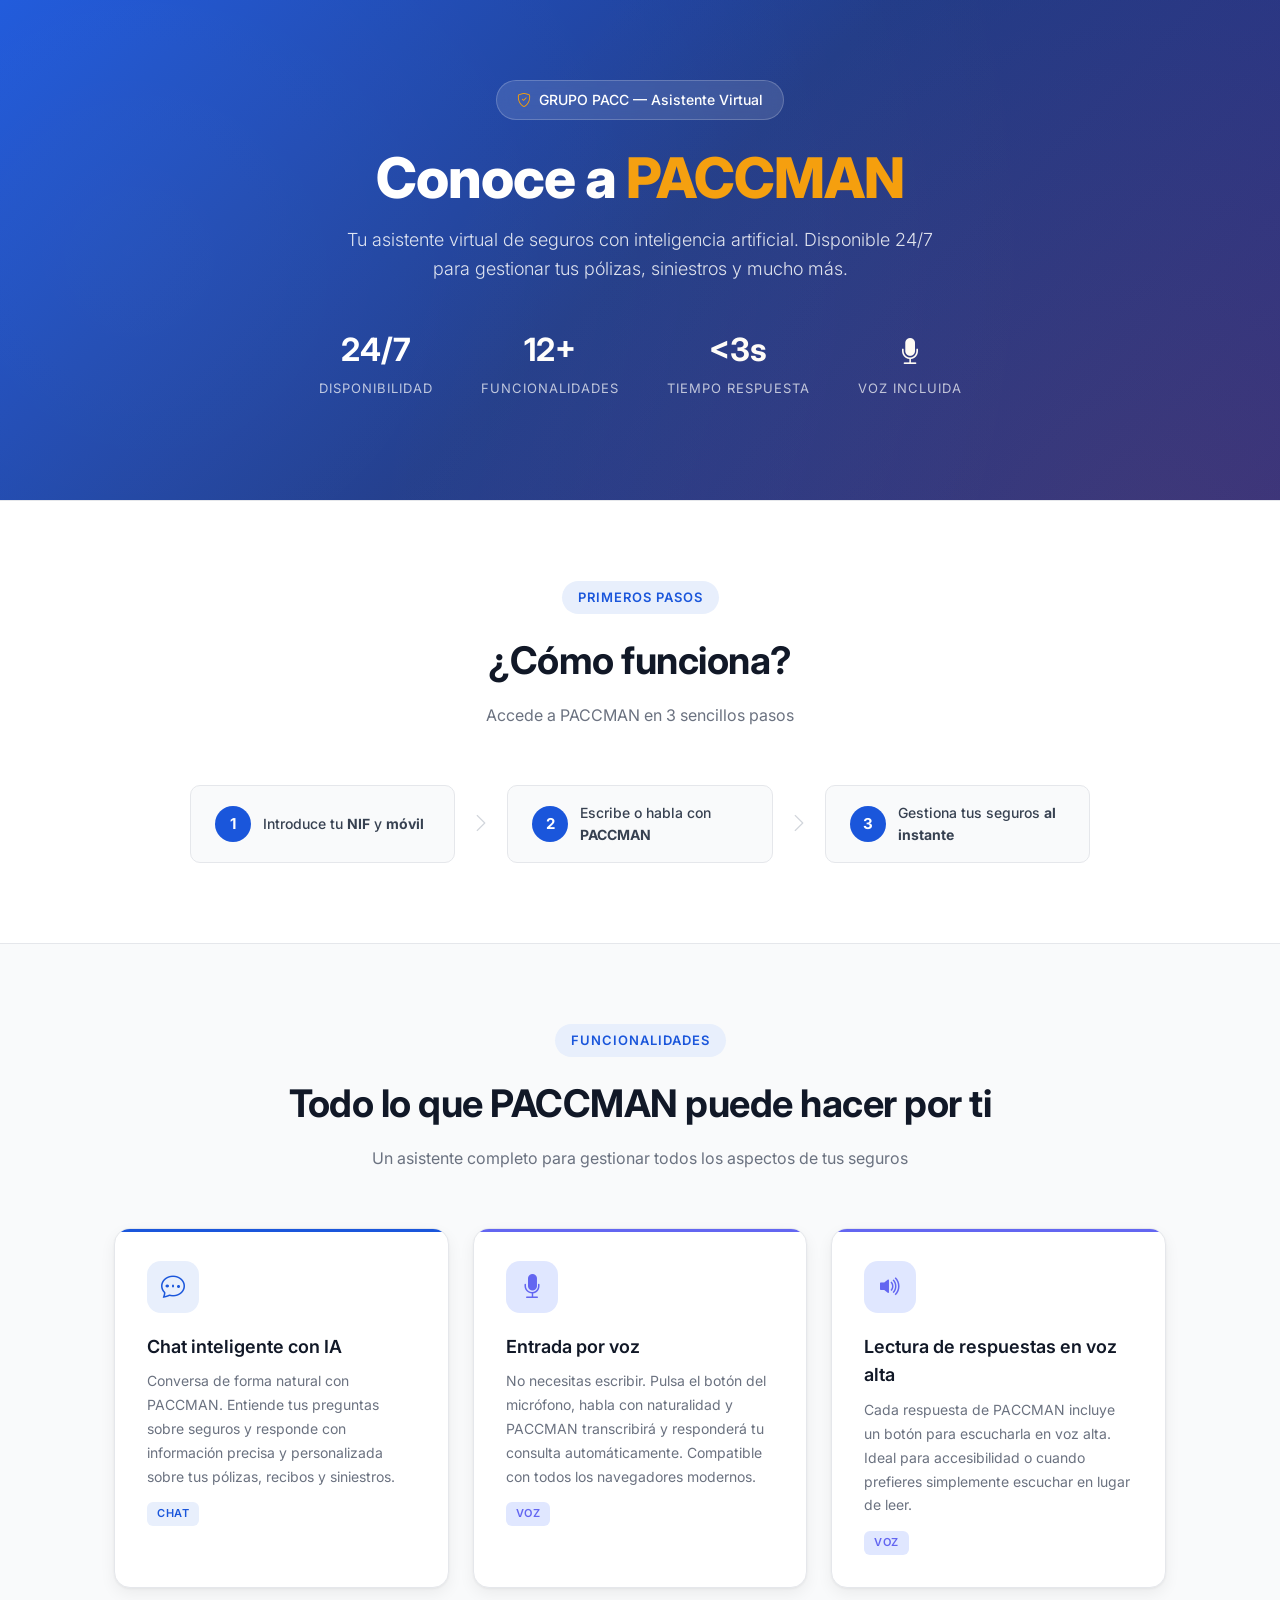
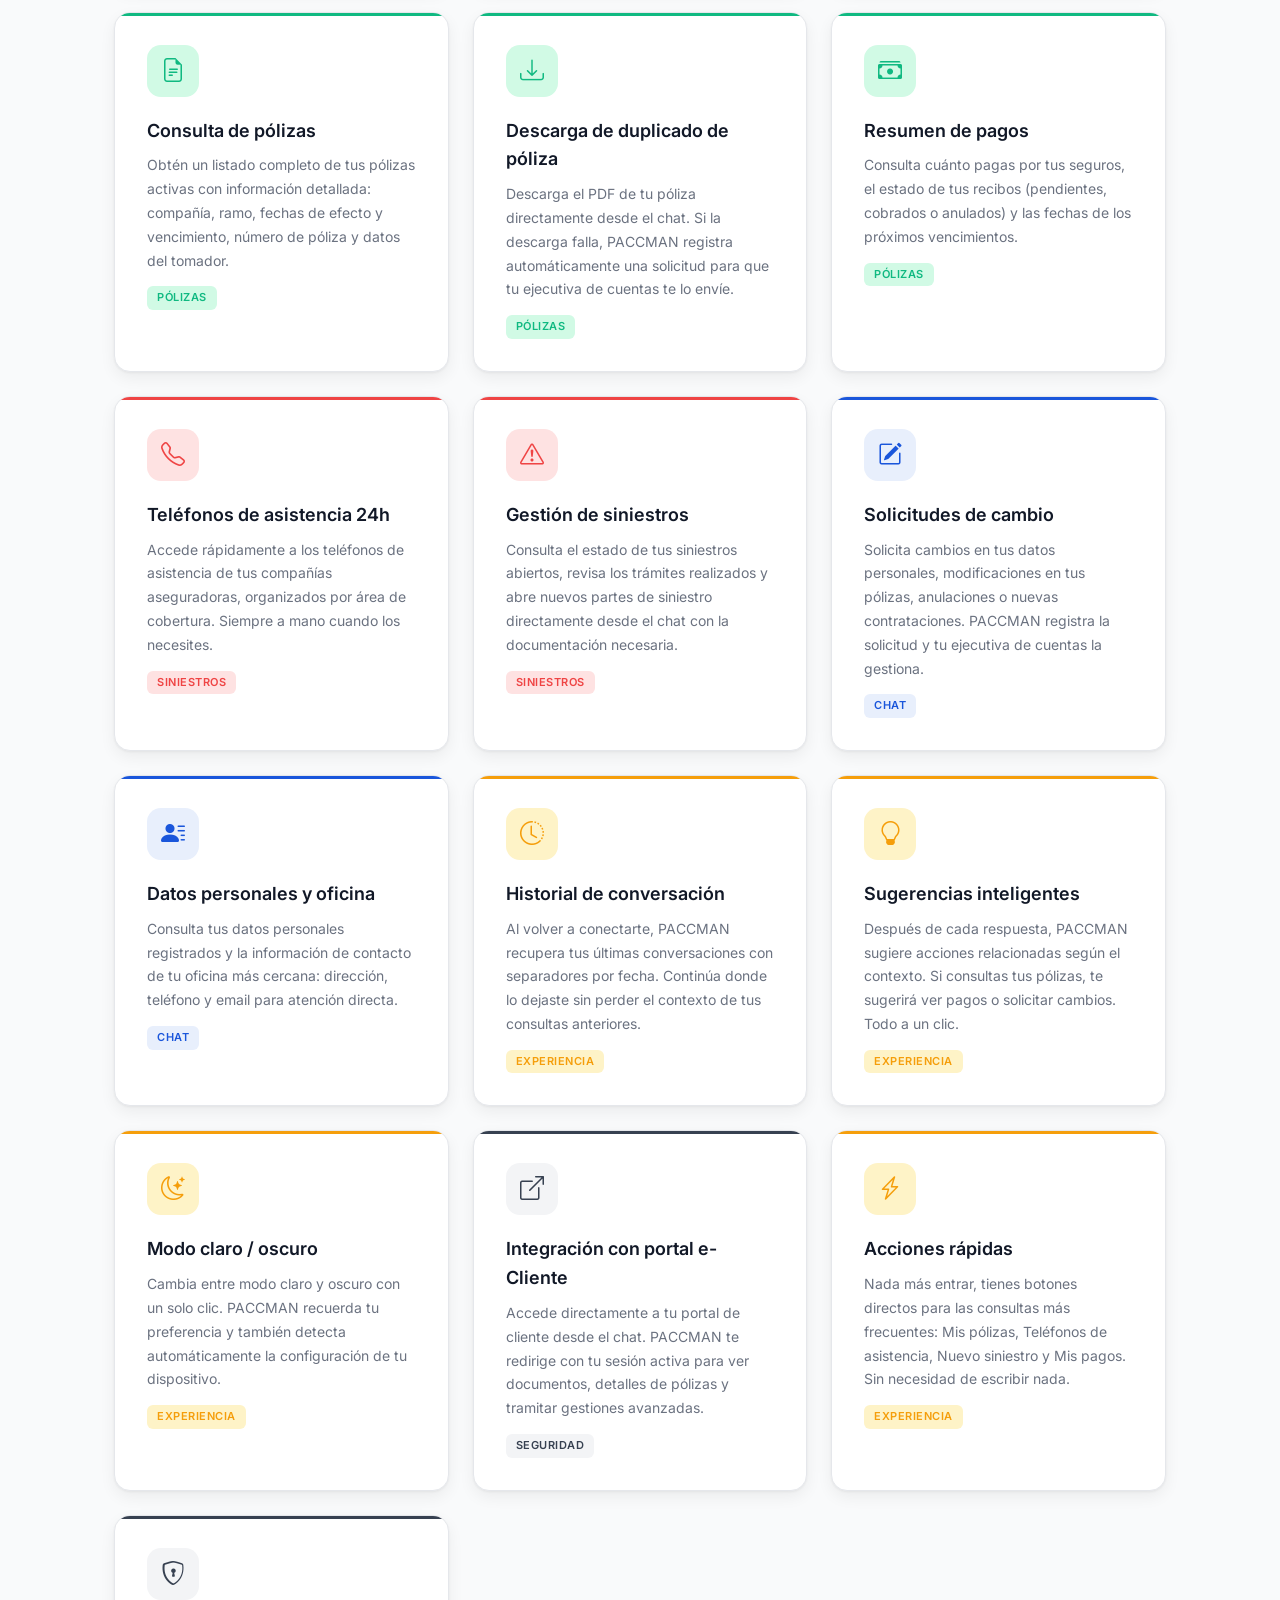
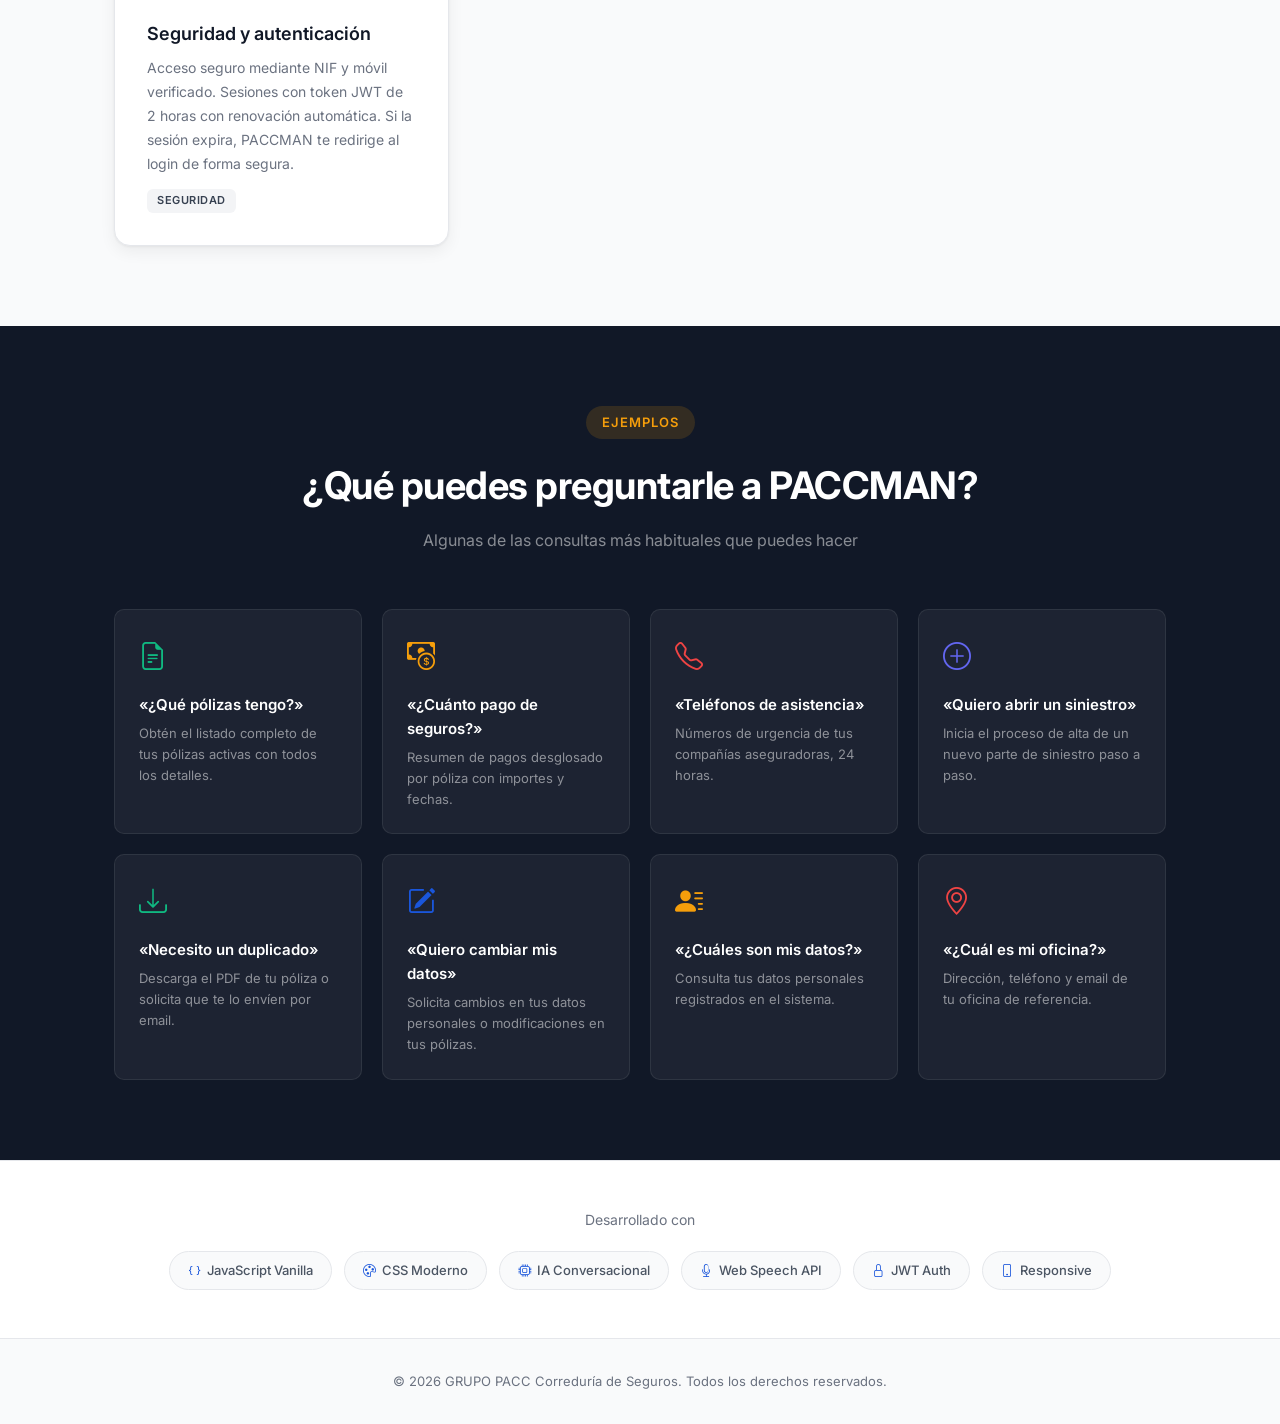
==== presentacion/index.html @ 450d2d6e "Actualizar proyecto v2" ====
<!DOCTYPE html>
<html lang="es">
<head>
    <meta charset="UTF-8">
    <meta name="viewport" content="width=device-width, initial-scale=1.0">
    <title>PACCMAN - Funcionalidades del Asistente Virtual | GRUPO PACC</title>
    <link rel="preconnect" href="https://fonts.googleapis.com">
    <link rel="preconnect" href="https://fonts.gstatic.com" crossorigin>
    <link href="https://fonts.googleapis.com/css2?family=Inter:wght@300;400;500;600;700;800&display=swap" rel="stylesheet">
    <link href="https://cdn.jsdelivr.net/npm/bootstrap-icons@1.11.3/font/bootstrap-icons.css" rel="stylesheet">
    <style>
        :root {
            --primary: #1a56db;
            --primary-light: #e8effc;
            --primary-dark: #1040a8;
            --accent: #f59e0b;
            --accent-light: #fef3c7;
            --success: #10b981;
            --success-light: #d1fae5;
            --danger: #ef4444;
            --danger-light: #fee2e2;
            --info: #6366f1;
            --info-light: #e0e7ff;
            --gray-50: #f9fafb;
            --gray-100: #f3f4f6;
            --gray-200: #e5e7eb;
            --gray-300: #d1d5db;
            --gray-500: #6b7280;
            --gray-600: #4b5563;
            --gray-700: #374151;
            --gray-800: #1f2937;
            --gray-900: #111827;
            --radius: 16px;
            --radius-sm: 10px;
            --shadow: 0 1px 3px rgba(0,0,0,0.06), 0 6px 16px rgba(0,0,0,0.06);
            --shadow-lg: 0 4px 12px rgba(0,0,0,0.08), 0 16px 40px rgba(0,0,0,0.08);
        }

        * { margin: 0; padding: 0; box-sizing: border-box; }

        body {
            font-family: 'Inter', -apple-system, BlinkMacSystemFont, sans-serif;
            background: var(--gray-50);
            color: var(--gray-800);
            line-height: 1.6;
            overflow-x: hidden;
        }

        /* ===== HERO ===== */
        .hero {
            background: linear-gradient(135deg, #1a56db 0%, #1e3a8a 50%, #312e81 100%);
            color: white;
            padding: 80px 24px 100px;
            text-align: center;
            position: relative;
            overflow: hidden;
        }
        .hero::before {
            content: '';
            position: absolute;
            top: -50%;
            left: -50%;
            width: 200%;
            height: 200%;
            background: radial-gradient(circle at 30% 50%, rgba(255,255,255,0.05) 0%, transparent 50%),
                        radial-gradient(circle at 70% 80%, rgba(245,158,11,0.08) 0%, transparent 40%);
            pointer-events: none;
        }
        .hero-badge {
            display: inline-flex;
            align-items: center;
            gap: 8px;
            background: rgba(255,255,255,0.12);
            border: 1px solid rgba(255,255,255,0.2);
            border-radius: 100px;
            padding: 8px 20px;
            font-size: 14px;
            font-weight: 500;
            margin-bottom: 28px;
            backdrop-filter: blur(8px);
        }
        .hero-badge i { color: var(--accent); }
        .hero h1 {
            font-size: clamp(36px, 5vw, 56px);
            font-weight: 800;
            letter-spacing: -1px;
            margin-bottom: 16px;
            line-height: 1.1;
        }
        .hero h1 span { color: var(--accent); }
        .hero p {
            font-size: 18px;
            opacity: 0.85;
            max-width: 600px;
            margin: 0 auto 40px;
            font-weight: 300;
        }
        .hero-stats {
            display: flex;
            justify-content: center;
            gap: 48px;
            flex-wrap: wrap;
        }
        .hero-stat {
            text-align: center;
        }
        .hero-stat-value {
            font-size: 32px;
            font-weight: 700;
            display: block;
        }
        .hero-stat-label {
            font-size: 13px;
            opacity: 0.7;
            text-transform: uppercase;
            letter-spacing: 1px;
        }

        /* ===== CONTAINER ===== */
        .container {
            max-width: 1100px;
            margin: 0 auto;
            padding: 0 24px;
        }

        /* ===== SECTION ===== */
        .section {
            padding: 80px 0;
        }
        .section-header {
            text-align: center;
            margin-bottom: 56px;
        }
        .section-tag {
            display: inline-block;
            background: var(--primary-light);
            color: var(--primary);
            font-size: 13px;
            font-weight: 600;
            padding: 6px 16px;
            border-radius: 100px;
            text-transform: uppercase;
            letter-spacing: 1px;
            margin-bottom: 16px;
        }
        .section-title {
            font-size: clamp(28px, 3.5vw, 38px);
            font-weight: 700;
            color: var(--gray-900);
            margin-bottom: 12px;
            letter-spacing: -0.5px;
        }
        .section-subtitle {
            font-size: 16px;
            color: var(--gray-500);
            max-width: 560px;
            margin: 0 auto;
        }

        /* ===== FEATURE GRID ===== */
        .features-grid {
            display: grid;
            grid-template-columns: repeat(auto-fit, minmax(320px, 1fr));
            gap: 24px;
        }
        .feature-card {
            background: white;
            border-radius: var(--radius);
            padding: 32px;
            box-shadow: var(--shadow);
            border: 1px solid var(--gray-200);
            transition: transform 0.2s ease, box-shadow 0.2s ease;
            position: relative;
            overflow: hidden;
        }
        .feature-card:hover {
            transform: translateY(-4px);
            box-shadow: var(--shadow-lg);
        }
        .feature-card::before {
            content: '';
            position: absolute;
            top: 0;
            left: 0;
            right: 0;
            height: 3px;
        }
        .feature-card.cat-chat::before { background: var(--primary); }
        .feature-card.cat-voice::before { background: var(--info); }
        .feature-card.cat-policy::before { background: var(--success); }
        .feature-card.cat-claims::before { background: var(--danger); }
        .feature-card.cat-ux::before { background: var(--accent); }
        .feature-card.cat-security::before { background: var(--gray-700); }

        .feature-icon {
            width: 52px;
            height: 52px;
            border-radius: 14px;
            display: flex;
            align-items: center;
            justify-content: center;
            font-size: 24px;
            margin-bottom: 20px;
        }
        .cat-chat .feature-icon { background: var(--primary-light); color: var(--primary); }
        .cat-voice .feature-icon { background: var(--info-light); color: var(--info); }
        .cat-policy .feature-icon { background: var(--success-light); color: var(--success); }
        .cat-claims .feature-icon { background: var(--danger-light); color: var(--danger); }
        .cat-ux .feature-icon { background: var(--accent-light); color: var(--accent); }
        .cat-security .feature-icon { background: var(--gray-100); color: var(--gray-700); }

        .feature-card h3 {
            font-size: 18px;
            font-weight: 600;
            color: var(--gray-900);
            margin-bottom: 8px;
        }
        .feature-card p {
            font-size: 14px;
            color: var(--gray-500);
            line-height: 1.7;
        }
        .feature-tag {
            display: inline-block;
            font-size: 11px;
            font-weight: 600;
            text-transform: uppercase;
            letter-spacing: 0.5px;
            padding: 3px 10px;
            border-radius: 6px;
            margin-top: 14px;
        }
        .cat-chat .feature-tag { background: var(--primary-light); color: var(--primary); }
        .cat-voice .feature-tag { background: var(--info-light); color: var(--info); }
        .cat-policy .feature-tag { background: var(--success-light); color: var(--success); }
        .cat-claims .feature-tag { background: var(--danger-light); color: var(--danger); }
        .cat-ux .feature-tag { background: var(--accent-light); color: var(--accent); }
        .cat-security .feature-tag { background: var(--gray-100); color: var(--gray-700); }

        /* ===== FLOW SECTION ===== */
        .flow-section {
            background: white;
            border-top: 1px solid var(--gray-200);
            border-bottom: 1px solid var(--gray-200);
        }
        .flow-steps {
            display: flex;
            justify-content: center;
            gap: 16px;
            flex-wrap: wrap;
            max-width: 900px;
            margin: 0 auto;
        }
        .flow-step {
            display: flex;
            align-items: center;
            gap: 12px;
            background: var(--gray-50);
            border: 1px solid var(--gray-200);
            border-radius: var(--radius-sm);
            padding: 16px 24px;
            flex: 1;
            min-width: 200px;
        }
        .flow-step-number {
            width: 36px;
            height: 36px;
            border-radius: 50%;
            background: var(--primary);
            color: white;
            display: flex;
            align-items: center;
            justify-content: center;
            font-weight: 700;
            font-size: 15px;
            flex-shrink: 0;
        }
        .flow-step-text {
            font-size: 14px;
            font-weight: 500;
            color: var(--gray-700);
        }
        .flow-arrow {
            display: flex;
            align-items: center;
            color: var(--gray-300);
            font-size: 20px;
        }

        /* ===== CAPABILITIES TABLE ===== */
        .capabilities-section {
            background: var(--gray-900);
            color: white;
        }
        .capabilities-section .section-tag {
            background: rgba(245,158,11,0.15);
            color: var(--accent);
        }
        .capabilities-section .section-title { color: white; }
        .capabilities-section .section-subtitle { color: rgba(255,255,255,0.5); }

        .cap-grid {
            display: grid;
            grid-template-columns: repeat(auto-fit, minmax(240px, 1fr));
            gap: 20px;
        }
        .cap-item {
            background: rgba(255,255,255,0.05);
            border: 1px solid rgba(255,255,255,0.08);
            border-radius: var(--radius-sm);
            padding: 24px;
            transition: background 0.2s;
        }
        .cap-item:hover {
            background: rgba(255,255,255,0.08);
        }
        .cap-item i {
            font-size: 28px;
            margin-bottom: 14px;
            display: block;
        }
        .cap-item h4 {
            font-size: 15px;
            font-weight: 600;
            margin-bottom: 6px;
        }
        .cap-item p {
            font-size: 13px;
            color: rgba(255,255,255,0.5);
            line-height: 1.6;
        }

        /* ===== TECH FOOTER ===== */
        .tech-section {
            text-align: center;
            padding: 48px 24px;
            background: white;
            border-top: 1px solid var(--gray-200);
        }
        .tech-pills {
            display: flex;
            justify-content: center;
            gap: 12px;
            flex-wrap: wrap;
            margin-top: 20px;
        }
        .tech-pill {
            display: inline-flex;
            align-items: center;
            gap: 6px;
            background: var(--gray-50);
            border: 1px solid var(--gray-200);
            border-radius: 100px;
            padding: 8px 18px;
            font-size: 13px;
            font-weight: 500;
            color: var(--gray-600);
        }
        .tech-pill i { color: var(--primary); }

        .footer {
            text-align: center;
            padding: 32px 24px;
            background: var(--gray-50);
            border-top: 1px solid var(--gray-200);
            font-size: 13px;
            color: var(--gray-500);
        }

        /* ===== RESPONSIVE ===== */
        @media (max-width: 768px) {
            .hero { padding: 60px 20px 80px; }
            .hero-stats { gap: 32px; }
            .section { padding: 56px 0; }
            .features-grid { grid-template-columns: 1fr; }
            .flow-arrow { display: none; }
            .flow-steps { flex-direction: column; align-items: stretch; }
        }

        /* ===== ANIMATIONS ===== */
        @keyframes fadeInUp {
            from { opacity: 0; transform: translateY(24px); }
            to { opacity: 1; transform: translateY(0); }
        }
        .feature-card { animation: fadeInUp 0.5s ease both; }
        .feature-card:nth-child(1) { animation-delay: 0.05s; }
        .feature-card:nth-child(2) { animation-delay: 0.1s; }
        .feature-card:nth-child(3) { animation-delay: 0.15s; }
        .feature-card:nth-child(4) { animation-delay: 0.2s; }
        .feature-card:nth-child(5) { animation-delay: 0.25s; }
        .feature-card:nth-child(6) { animation-delay: 0.3s; }
        .feature-card:nth-child(7) { animation-delay: 0.35s; }
        .feature-card:nth-child(8) { animation-delay: 0.4s; }
        .feature-card:nth-child(9) { animation-delay: 0.45s; }
        .feature-card:nth-child(10) { animation-delay: 0.5s; }
        .feature-card:nth-child(11) { animation-delay: 0.55s; }
        .feature-card:nth-child(12) { animation-delay: 0.6s; }
    </style>
</head>
<body>

    <!-- ===== HERO ===== -->
    <section class="hero">
        <div class="container">
            <div class="hero-badge">
                <i class="bi bi-shield-check"></i>
                GRUPO PACC &mdash; Asistente Virtual
            </div>
            <h1>Conoce a <span>PACCMAN</span></h1>
            <p>Tu asistente virtual de seguros con inteligencia artificial. Disponible 24/7 para gestionar tus p&oacute;lizas, siniestros y mucho m&aacute;s.</p>
            <div class="hero-stats">
                <div class="hero-stat">
                    <span class="hero-stat-value">24/7</span>
                    <span class="hero-stat-label">Disponibilidad</span>
                </div>
                <div class="hero-stat">
                    <span class="hero-stat-value">12+</span>
                    <span class="hero-stat-label">Funcionalidades</span>
                </div>
                <div class="hero-stat">
                    <span class="hero-stat-value">&lt;3s</span>
                    <span class="hero-stat-label">Tiempo respuesta</span>
                </div>
                <div class="hero-stat">
                    <span class="hero-stat-value"><i class="bi bi-mic-fill" style="font-size:26px"></i></span>
                    <span class="hero-stat-label">Voz incluida</span>
                </div>
            </div>
        </div>
    </section>

    <!-- ===== C&Oacute;MO FUNCIONA ===== -->
    <section class="flow-section section">
        <div class="container">
            <div class="section-header">
                <div class="section-tag">Primeros pasos</div>
                <h2 class="section-title">&iquest;C&oacute;mo funciona?</h2>
                <p class="section-subtitle">Accede a PACCMAN en 3 sencillos pasos</p>
            </div>
            <div class="flow-steps">
                <div class="flow-step">
                    <div class="flow-step-number">1</div>
                    <div class="flow-step-text">Introduce tu <strong>NIF</strong> y <strong>m&oacute;vil</strong></div>
                </div>
                <div class="flow-arrow"><i class="bi bi-chevron-right"></i></div>
                <div class="flow-step">
                    <div class="flow-step-number">2</div>
                    <div class="flow-step-text">Escribe o habla con <strong>PACCMAN</strong></div>
                </div>
                <div class="flow-arrow"><i class="bi bi-chevron-right"></i></div>
                <div class="flow-step">
                    <div class="flow-step-number">3</div>
                    <div class="flow-step-text">Gestiona tus seguros <strong>al instante</strong></div>
                </div>
            </div>
        </div>
    </section>

    <!-- ===== FUNCIONALIDADES PRINCIPALES ===== -->
    <section class="section">
        <div class="container">
            <div class="section-header">
                <div class="section-tag">Funcionalidades</div>
                <h2 class="section-title">Todo lo que PACCMAN puede hacer por ti</h2>
                <p class="section-subtitle">Un asistente completo para gestionar todos los aspectos de tus seguros</p>
            </div>

            <div class="features-grid">

                <!-- 1. Chat inteligente -->
                <div class="feature-card cat-chat">
                    <div class="feature-icon"><i class="bi bi-chat-dots"></i></div>
                    <h3>Chat inteligente con IA</h3>
                    <p>Conversa de forma natural con PACCMAN. Entiende tus preguntas sobre seguros y responde con informaci&oacute;n precisa y personalizada sobre tus p&oacute;lizas, recibos y siniestros.</p>
                    <span class="feature-tag">Chat</span>
                </div>

                <!-- 2. Entrada por voz -->
                <div class="feature-card cat-voice">
                    <div class="feature-icon"><i class="bi bi-mic-fill"></i></div>
                    <h3>Entrada por voz</h3>
                    <p>No necesitas escribir. Pulsa el bot&oacute;n del micr&oacute;fono, habla con naturalidad y PACCMAN transcribir&aacute; y responder&aacute; tu consulta autom&aacute;ticamente. Compatible con todos los navegadores modernos.</p>
                    <span class="feature-tag">Voz</span>
                </div>

                <!-- 3. Lectura de respuestas -->
                <div class="feature-card cat-voice">
                    <div class="feature-icon"><i class="bi bi-volume-up-fill"></i></div>
                    <h3>Lectura de respuestas en voz alta</h3>
                    <p>Cada respuesta de PACCMAN incluye un bot&oacute;n para escucharla en voz alta. Ideal para accesibilidad o cuando prefieres simplemente escuchar en lugar de leer.</p>
                    <span class="feature-tag">Voz</span>
                </div>

                <!-- 4. Consulta de p&oacute;lizas -->
                <div class="feature-card cat-policy">
                    <div class="feature-icon"><i class="bi bi-file-earmark-text"></i></div>
                    <h3>Consulta de p&oacute;lizas</h3>
                    <p>Obt&eacute;n un listado completo de tus p&oacute;lizas activas con informaci&oacute;n detallada: compa&ntilde;&iacute;a, ramo, fechas de efecto y vencimiento, n&uacute;mero de p&oacute;liza y datos del tomador.</p>
                    <span class="feature-tag">P&oacute;lizas</span>
                </div>

                <!-- 5. Duplicado de p&oacute;liza -->
                <div class="feature-card cat-policy">
                    <div class="feature-icon"><i class="bi bi-download"></i></div>
                    <h3>Descarga de duplicado de p&oacute;liza</h3>
                    <p>Descarga el PDF de tu p&oacute;liza directamente desde el chat. Si la descarga falla, PACCMAN registra autom&aacute;ticamente una solicitud para que tu ejecutiva de cuentas te lo env&iacute;e.</p>
                    <span class="feature-tag">P&oacute;lizas</span>
                </div>

                <!-- 6. Resumen de pagos -->
                <div class="feature-card cat-policy">
                    <div class="feature-icon"><i class="bi bi-cash-stack"></i></div>
                    <h3>Resumen de pagos</h3>
                    <p>Consulta cu&aacute;nto pagas por tus seguros, el estado de tus recibos (pendientes, cobrados o anulados) y las fechas de los pr&oacute;ximos vencimientos.</p>
                    <span class="feature-tag">P&oacute;lizas</span>
                </div>

                <!-- 7. Tel&eacute;fonos de asistencia -->
                <div class="feature-card cat-claims">
                    <div class="feature-icon"><i class="bi bi-telephone"></i></div>
                    <h3>Tel&eacute;fonos de asistencia 24h</h3>
                    <p>Accede r&aacute;pidamente a los tel&eacute;fonos de asistencia de tus compa&ntilde;&iacute;as aseguradoras, organizados por &aacute;rea de cobertura. Siempre a mano cuando los necesites.</p>
                    <span class="feature-tag">Siniestros</span>
                </div>

                <!-- 8. Gesti&oacute;n de siniestros -->
                <div class="feature-card cat-claims">
                    <div class="feature-icon"><i class="bi bi-exclamation-triangle"></i></div>
                    <h3>Gesti&oacute;n de siniestros</h3>
                    <p>Consulta el estado de tus siniestros abiertos, revisa los tr&aacute;mites realizados y abre nuevos partes de siniestro directamente desde el chat con la documentaci&oacute;n necesaria.</p>
                    <span class="feature-tag">Siniestros</span>
                </div>

                <!-- 9. Solicitudes de cambio -->
                <div class="feature-card cat-chat">
                    <div class="feature-icon"><i class="bi bi-pencil-square"></i></div>
                    <h3>Solicitudes de cambio</h3>
                    <p>Solicita cambios en tus datos personales, modificaciones en tus p&oacute;lizas, anulaciones o nuevas contrataciones. PACCMAN registra la solicitud y tu ejecutiva de cuentas la gestiona.</p>
                    <span class="feature-tag">Chat</span>
                </div>

                <!-- 10. Datos personales y oficina -->
                <div class="feature-card cat-chat">
                    <div class="feature-icon"><i class="bi bi-person-lines-fill"></i></div>
                    <h3>Datos personales y oficina</h3>
                    <p>Consulta tus datos personales registrados y la informaci&oacute;n de contacto de tu oficina m&aacute;s cercana: direcci&oacute;n, tel&eacute;fono y email para atenci&oacute;n directa.</p>
                    <span class="feature-tag">Chat</span>
                </div>

                <!-- 11. Historial de conversaci&oacute;n -->
                <div class="feature-card cat-ux">
                    <div class="feature-icon"><i class="bi bi-clock-history"></i></div>
                    <h3>Historial de conversaci&oacute;n</h3>
                    <p>Al volver a conectarte, PACCMAN recupera tus &uacute;ltimas conversaciones con separadores por fecha. Contin&uacute;a donde lo dejaste sin perder el contexto de tus consultas anteriores.</p>
                    <span class="feature-tag">Experiencia</span>
                </div>

                <!-- 12. Sugerencias inteligentes -->
                <div class="feature-card cat-ux">
                    <div class="feature-icon"><i class="bi bi-lightbulb"></i></div>
                    <h3>Sugerencias inteligentes</h3>
                    <p>Despu&eacute;s de cada respuesta, PACCMAN sugiere acciones relacionadas seg&uacute;n el contexto. Si consultas tus p&oacute;lizas, te sugerir&aacute; ver pagos o solicitar cambios. Todo a un clic.</p>
                    <span class="feature-tag">Experiencia</span>
                </div>

                <!-- 13. Modo oscuro -->
                <div class="feature-card cat-ux">
                    <div class="feature-icon"><i class="bi bi-moon-stars"></i></div>
                    <h3>Modo claro / oscuro</h3>
                    <p>Cambia entre modo claro y oscuro con un solo clic. PACCMAN recuerda tu preferencia y tambi&eacute;n detecta autom&aacute;ticamente la configuraci&oacute;n de tu dispositivo.</p>
                    <span class="feature-tag">Experiencia</span>
                </div>

                <!-- 14. Integraci&oacute;n e-Cliente -->
                <div class="feature-card cat-security">
                    <div class="feature-icon"><i class="bi bi-box-arrow-up-right"></i></div>
                    <h3>Integraci&oacute;n con portal e-Cliente</h3>
                    <p>Accede directamente a tu portal de cliente desde el chat. PACCMAN te redirige con tu sesi&oacute;n activa para ver documentos, detalles de p&oacute;lizas y tramitar gestiones avanzadas.</p>
                    <span class="feature-tag">Seguridad</span>
                </div>

                <!-- 15. Acciones r&aacute;pidas -->
                <div class="feature-card cat-ux">
                    <div class="feature-icon"><i class="bi bi-lightning-charge"></i></div>
                    <h3>Acciones r&aacute;pidas</h3>
                    <p>Nada m&aacute;s entrar, tienes botones directos para las consultas m&aacute;s frecuentes: Mis p&oacute;lizas, Tel&eacute;fonos de asistencia, Nuevo siniestro y Mis pagos. Sin necesidad de escribir nada.</p>
                    <span class="feature-tag">Experiencia</span>
                </div>

                <!-- 16. Seguridad -->
                <div class="feature-card cat-security">
                    <div class="feature-icon"><i class="bi bi-shield-lock"></i></div>
                    <h3>Seguridad y autenticaci&oacute;n</h3>
                    <p>Acceso seguro mediante NIF y m&oacute;vil verificado. Sesiones con token JWT de 2 horas con renovaci&oacute;n autom&aacute;tica. Si la sesi&oacute;n expira, PACCMAN te redirige al login de forma segura.</p>
                    <span class="feature-tag">Seguridad</span>
                </div>

            </div>
        </div>
    </section>

    <!-- ===== QU&Eacute; PUEDES PREGUNTAR ===== -->
    <section class="capabilities-section section">
        <div class="container">
            <div class="section-header">
                <div class="section-tag">Ejemplos</div>
                <h2 class="section-title">&iquest;Qu&eacute; puedes preguntarle a PACCMAN?</h2>
                <p class="section-subtitle">Algunas de las consultas m&aacute;s habituales que puedes hacer</p>
            </div>
            <div class="cap-grid">
                <div class="cap-item">
                    <i class="bi bi-file-earmark-text" style="color:#10b981"></i>
                    <h4>&laquo;&iquest;Qu&eacute; p&oacute;lizas tengo?&raquo;</h4>
                    <p>Obt&eacute;n el listado completo de tus p&oacute;lizas activas con todos los detalles.</p>
                </div>
                <div class="cap-item">
                    <i class="bi bi-cash-coin" style="color:#f59e0b"></i>
                    <h4>&laquo;&iquest;Cu&aacute;nto pago de seguros?&raquo;</h4>
                    <p>Resumen de pagos desglosado por p&oacute;liza con importes y fechas.</p>
                </div>
                <div class="cap-item">
                    <i class="bi bi-telephone" style="color:#ef4444"></i>
                    <h4>&laquo;Tel&eacute;fonos de asistencia&raquo;</h4>
                    <p>N&uacute;meros de urgencia de tus compa&ntilde;&iacute;as aseguradoras, 24 horas.</p>
                </div>
                <div class="cap-item">
                    <i class="bi bi-plus-circle" style="color:#6366f1"></i>
                    <h4>&laquo;Quiero abrir un siniestro&raquo;</h4>
                    <p>Inicia el proceso de alta de un nuevo parte de siniestro paso a paso.</p>
                </div>
                <div class="cap-item">
                    <i class="bi bi-download" style="color:#10b981"></i>
                    <h4>&laquo;Necesito un duplicado&raquo;</h4>
                    <p>Descarga el PDF de tu p&oacute;liza o solicita que te lo env&iacute;en por email.</p>
                </div>
                <div class="cap-item">
                    <i class="bi bi-pencil-square" style="color:#1a56db"></i>
                    <h4>&laquo;Quiero cambiar mis datos&raquo;</h4>
                    <p>Solicita cambios en tus datos personales o modificaciones en tus p&oacute;lizas.</p>
                </div>
                <div class="cap-item">
                    <i class="bi bi-person-lines-fill" style="color:#f59e0b"></i>
                    <h4>&laquo;&iquest;Cu&aacute;les son mis datos?&raquo;</h4>
                    <p>Consulta tus datos personales registrados en el sistema.</p>
                </div>
                <div class="cap-item">
                    <i class="bi bi-geo-alt" style="color:#ef4444"></i>
                    <h4>&laquo;&iquest;Cu&aacute;l es mi oficina?&raquo;</h4>
                    <p>Direcci&oacute;n, tel&eacute;fono y email de tu oficina de referencia.</p>
                </div>
            </div>
        </div>
    </section>

    <!-- ===== TECNOLOG&Iacute;A ===== -->
    <section class="tech-section">
        <p style="font-size:14px; color:var(--gray-500); margin-bottom: 4px;">Desarrollado con</p>
        <div class="tech-pills">
            <span class="tech-pill"><i class="bi bi-braces"></i> JavaScript Vanilla</span>
            <span class="tech-pill"><i class="bi bi-palette"></i> CSS Moderno</span>
            <span class="tech-pill"><i class="bi bi-cpu"></i> IA Conversacional</span>
            <span class="tech-pill"><i class="bi bi-mic"></i> Web Speech API</span>
            <span class="tech-pill"><i class="bi bi-lock"></i> JWT Auth</span>
            <span class="tech-pill"><i class="bi bi-phone"></i> Responsive</span>
        </div>
    </section>

    <!-- ===== FOOTER ===== -->
    <footer class="footer">
        <p>&copy; 2026 GRUPO PACC Corredur&iacute;a de Seguros. Todos los derechos reservados.</p>
    </footer>

</body>
</html>
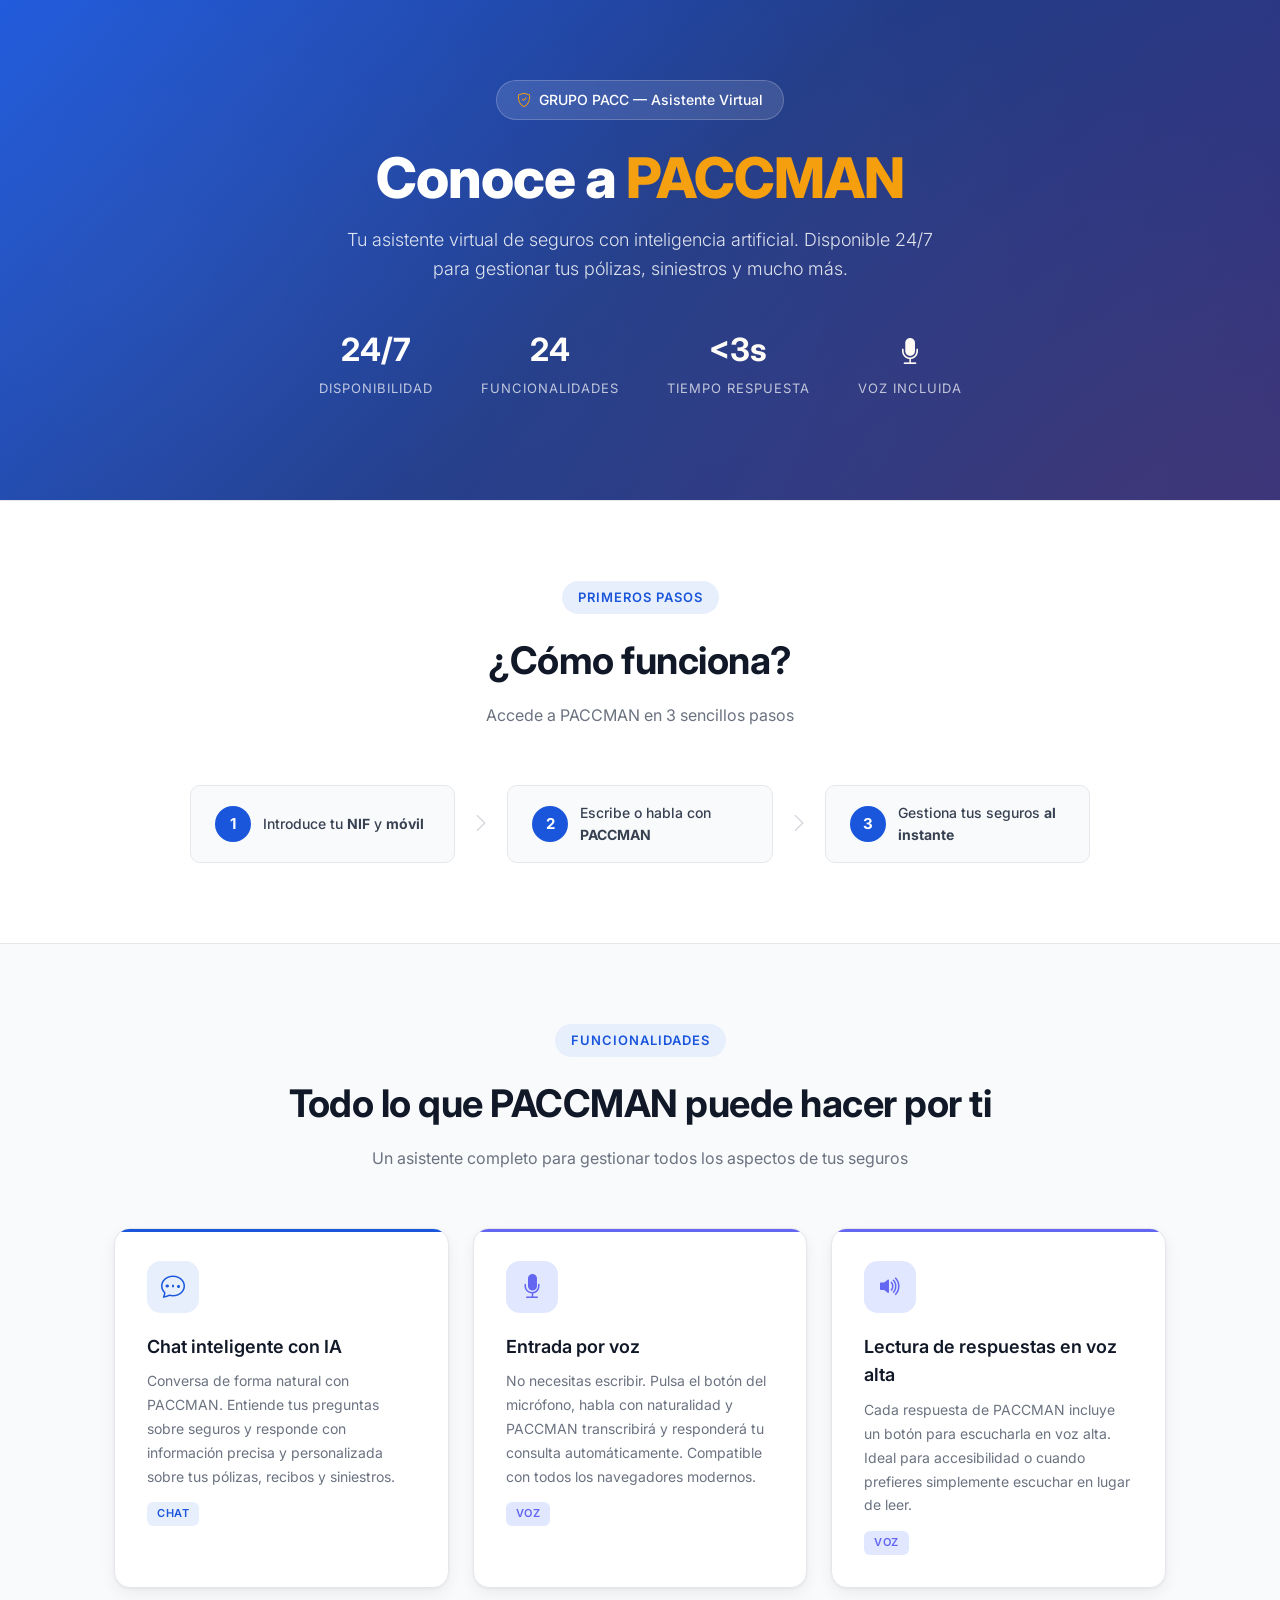
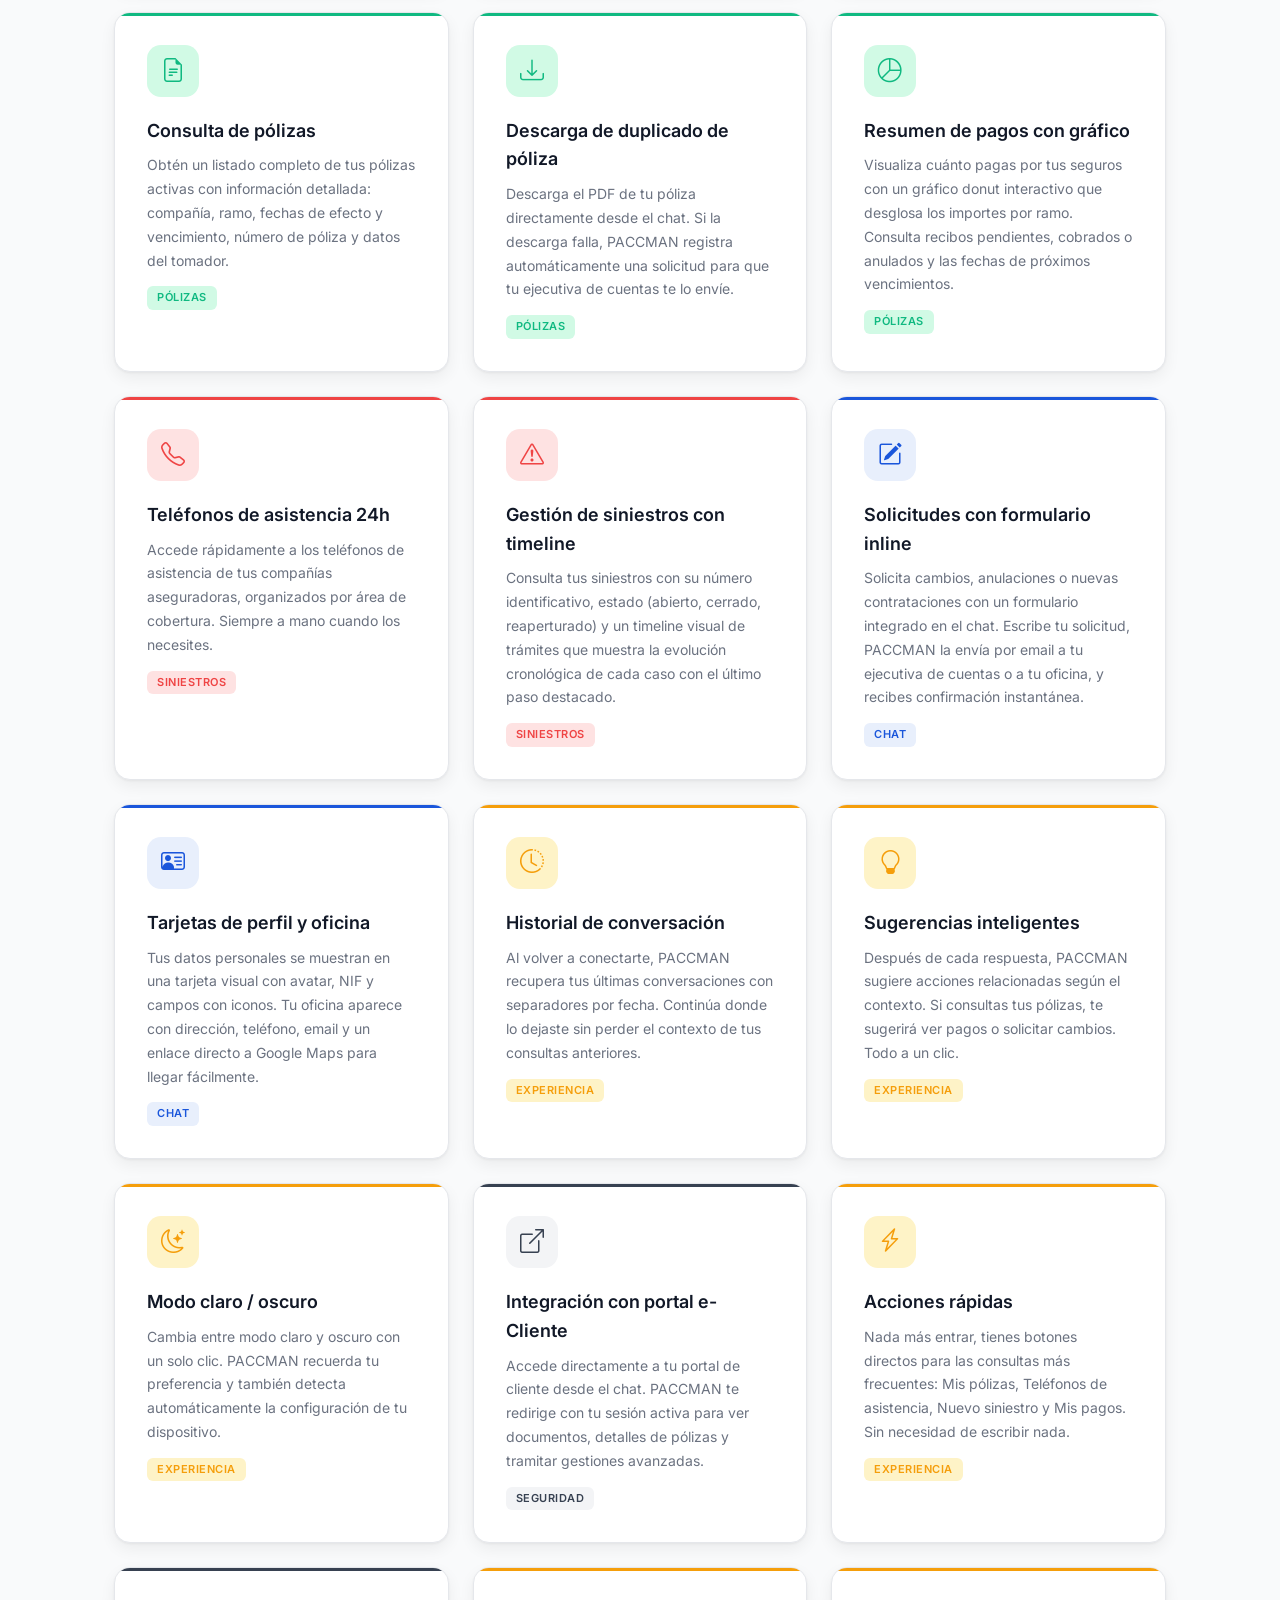
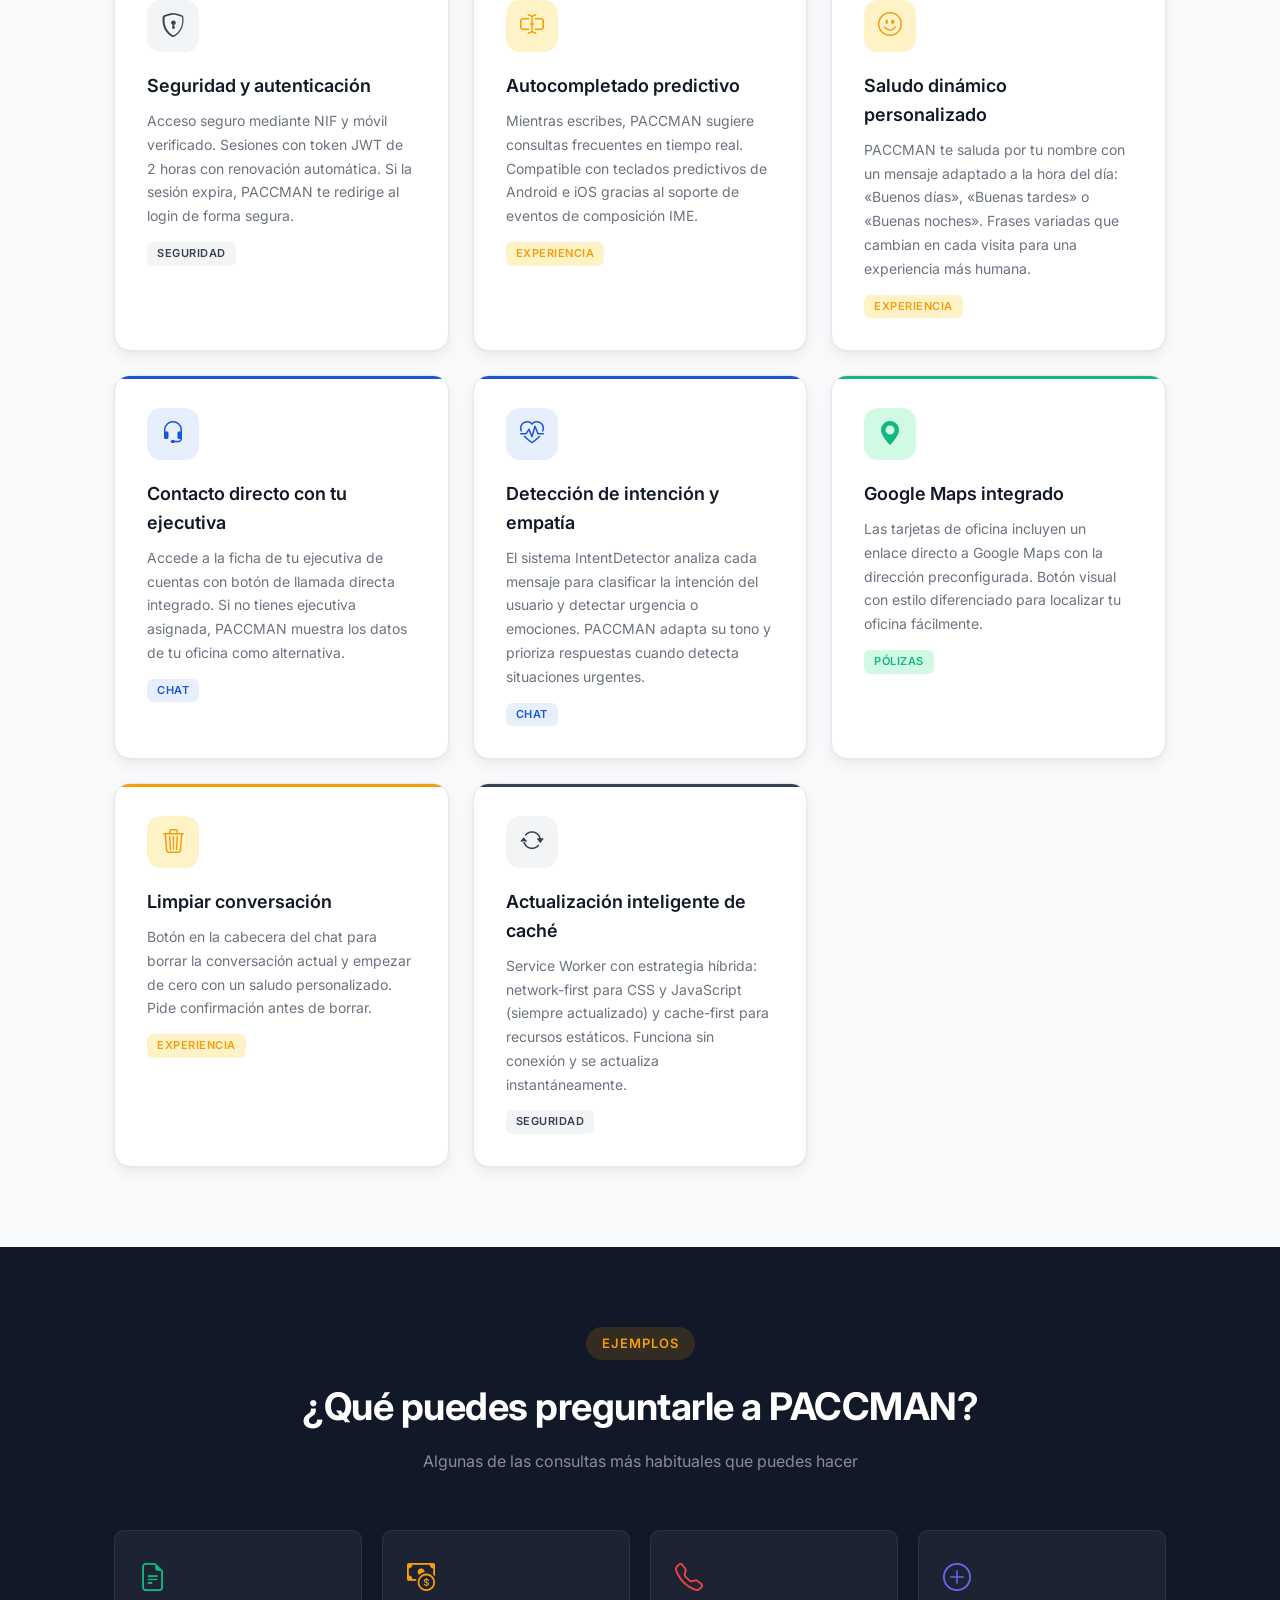
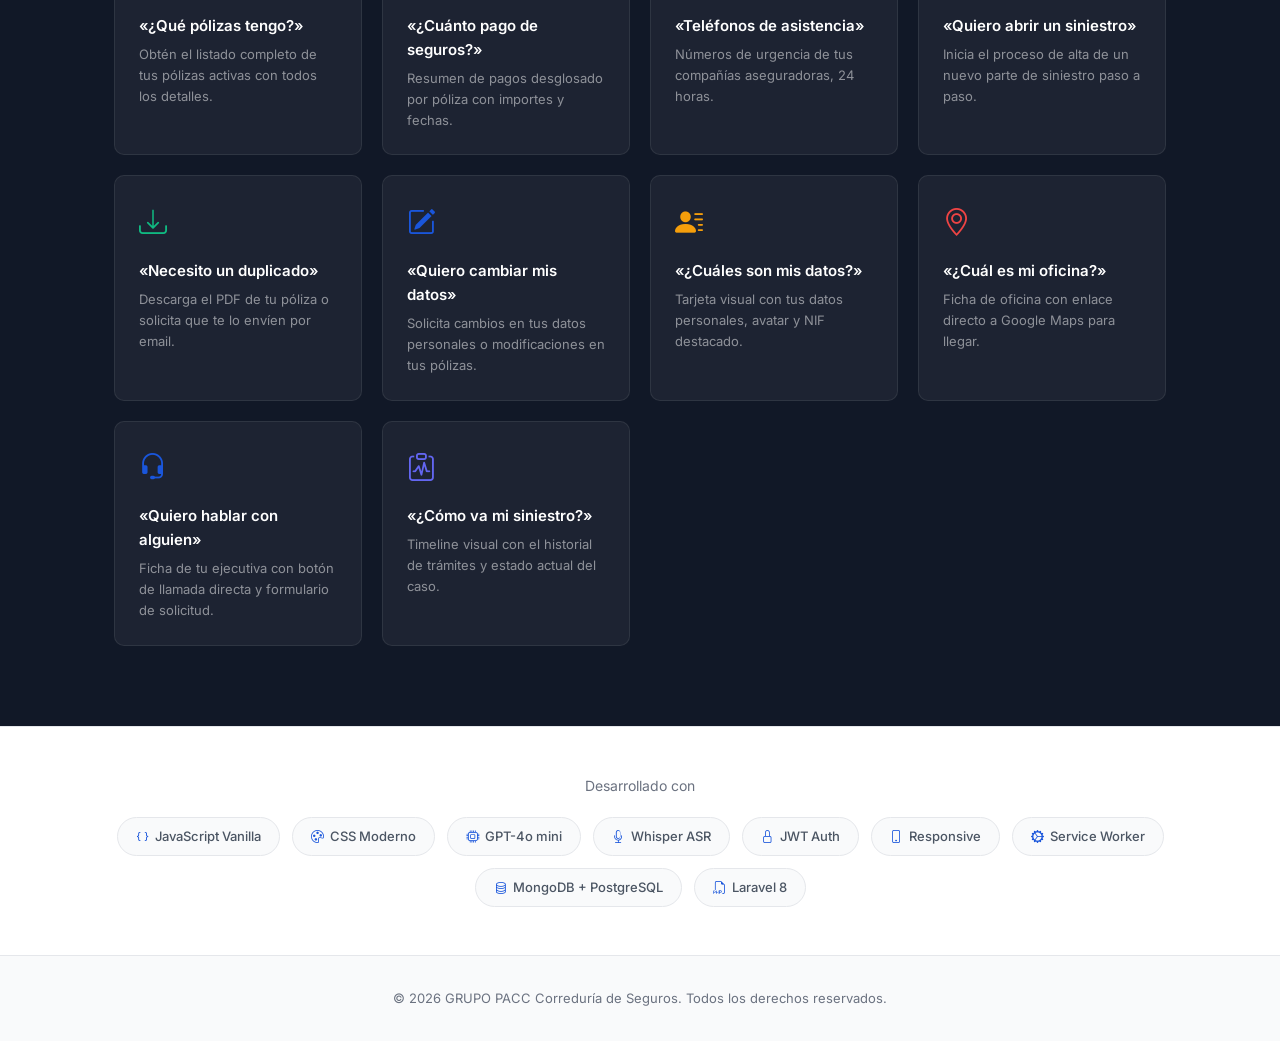
==== commit 1afc4525: "Añadir descarga duplicados" ====
--- a/presentacion/index.html
+++ b/presentacion/index.html
@@ -395,6 +395,18 @@
         .feature-card:nth-child(10) { animation-delay: 0.5s; }
         .feature-card:nth-child(11) { animation-delay: 0.55s; }
         .feature-card:nth-child(12) { animation-delay: 0.6s; }
+        .feature-card:nth-child(13) { animation-delay: 0.65s; }
+        .feature-card:nth-child(14) { animation-delay: 0.7s; }
+        .feature-card:nth-child(15) { animation-delay: 0.75s; }
+        .feature-card:nth-child(16) { animation-delay: 0.8s; }
+        .feature-card:nth-child(17) { animation-delay: 0.85s; }
+        .feature-card:nth-child(18) { animation-delay: 0.9s; }
+        .feature-card:nth-child(19) { animation-delay: 0.95s; }
+        .feature-card:nth-child(20) { animation-delay: 1.0s; }
+        .feature-card:nth-child(21) { animation-delay: 1.05s; }
+        .feature-card:nth-child(22) { animation-delay: 1.1s; }
+        .feature-card:nth-child(23) { animation-delay: 1.15s; }
+        .feature-card:nth-child(24) { animation-delay: 1.2s; }
     </style>
 </head>
 <body>
@@ -414,7 +426,7 @@
                     <span class="hero-stat-label">Disponibilidad</span>
                 </div>
                 <div class="hero-stat">
-                    <span class="hero-stat-value">12+</span>
+                    <span class="hero-stat-value">24</span>
                     <span class="hero-stat-label">Funcionalidades</span>
                 </div>
                 <div class="hero-stat">
@@ -507,11 +519,11 @@
                     <span class="feature-tag">P&oacute;lizas</span>
                 </div>
 
-                <!-- 6. Resumen de pagos -->
+                <!-- 6. Resumen de pagos con gr&aacute;fico donut -->
                 <div class="feature-card cat-policy">
-                    <div class="feature-icon"><i class="bi bi-cash-stack"></i></div>
-                    <h3>Resumen de pagos</h3>
-                    <p>Consulta cu&aacute;nto pagas por tus seguros, el estado de tus recibos (pendientes, cobrados o anulados) y las fechas de los pr&oacute;ximos vencimientos.</p>
+                    <div class="feature-icon"><i class="bi bi-pie-chart"></i></div>
+                    <h3>Resumen de pagos con gr&aacute;fico</h3>
+                    <p>Visualiza cu&aacute;nto pagas por tus seguros con un gr&aacute;fico donut interactivo que desglosa los importes por ramo. Consulta recibos pendientes, cobrados o anulados y las fechas de pr&oacute;ximos vencimientos.</p>
                     <span class="feature-tag">P&oacute;lizas</span>
                 </div>
 
@@ -523,27 +535,27 @@
                     <span class="feature-tag">Siniestros</span>
                 </div>
 
-                <!-- 8. Gesti&oacute;n de siniestros -->
+                <!-- 8. Gesti&oacute;n de siniestros con timeline -->
                 <div class="feature-card cat-claims">
                     <div class="feature-icon"><i class="bi bi-exclamation-triangle"></i></div>
-                    <h3>Gesti&oacute;n de siniestros</h3>
-                    <p>Consulta el estado de tus siniestros abiertos, revisa los tr&aacute;mites realizados y abre nuevos partes de siniestro directamente desde el chat con la documentaci&oacute;n necesaria.</p>
+                    <h3>Gesti&oacute;n de siniestros con timeline</h3>
+                    <p>Consulta tus siniestros con su n&uacute;mero identificativo, estado (abierto, cerrado, reaperturado) y un timeline visual de tr&aacute;mites que muestra la evoluci&oacute;n cronol&oacute;gica de cada caso con el &uacute;ltimo paso destacado.</p>
                     <span class="feature-tag">Siniestros</span>
                 </div>
 
-                <!-- 9. Solicitudes de cambio -->
+                <!-- 9. Solicitudes con formulario inline -->
                 <div class="feature-card cat-chat">
                     <div class="feature-icon"><i class="bi bi-pencil-square"></i></div>
-                    <h3>Solicitudes de cambio</h3>
-                    <p>Solicita cambios en tus datos personales, modificaciones en tus p&oacute;lizas, anulaciones o nuevas contrataciones. PACCMAN registra la solicitud y tu ejecutiva de cuentas la gestiona.</p>
+                    <h3>Solicitudes con formulario inline</h3>
+                    <p>Solicita cambios, anulaciones o nuevas contrataciones con un formulario integrado en el chat. Escribe tu solicitud, PACCMAN la env&iacute;a por email a tu ejecutiva de cuentas o a tu oficina, y recibes confirmaci&oacute;n instant&aacute;nea.</p>
                     <span class="feature-tag">Chat</span>
                 </div>
 
-                <!-- 10. Datos personales y oficina -->
+                <!-- 10. Tarjetas de perfil y oficina -->
                 <div class="feature-card cat-chat">
-                    <div class="feature-icon"><i class="bi bi-person-lines-fill"></i></div>
-                    <h3>Datos personales y oficina</h3>
-                    <p>Consulta tus datos personales registrados y la informaci&oacute;n de contacto de tu oficina m&aacute;s cercana: direcci&oacute;n, tel&eacute;fono y email para atenci&oacute;n directa.</p>
+                    <div class="feature-icon"><i class="bi bi-person-vcard"></i></div>
+                    <h3>Tarjetas de perfil y oficina</h3>
+                    <p>Tus datos personales se muestran en una tarjeta visual con avatar, NIF y campos con iconos. Tu oficina aparece con direcci&oacute;n, tel&eacute;fono, email y un enlace directo a Google Maps para llegar f&aacute;cilmente.</p>
                     <span class="feature-tag">Chat</span>
                 </div>
 
@@ -592,6 +604,62 @@
                     <div class="feature-icon"><i class="bi bi-shield-lock"></i></div>
                     <h3>Seguridad y autenticaci&oacute;n</h3>
                     <p>Acceso seguro mediante NIF y m&oacute;vil verificado. Sesiones con token JWT de 2 horas con renovaci&oacute;n autom&aacute;tica. Si la sesi&oacute;n expira, PACCMAN te redirige al login de forma segura.</p>
+                    <span class="feature-tag">Seguridad</span>
+                </div>
+
+                <!-- 17. Autocompletado predictivo -->
+                <div class="feature-card cat-ux">
+                    <div class="feature-icon"><i class="bi bi-input-cursor-text"></i></div>
+                    <h3>Autocompletado predictivo</h3>
+                    <p>Mientras escribes, PACCMAN sugiere consultas frecuentes en tiempo real. Compatible con teclados predictivos de Android e iOS gracias al soporte de eventos de composici&oacute;n IME.</p>
+                    <span class="feature-tag">Experiencia</span>
+                </div>
+
+                <!-- 18. Saludo din&aacute;mico personalizado -->
+                <div class="feature-card cat-ux">
+                    <div class="feature-icon"><i class="bi bi-emoji-smile"></i></div>
+                    <h3>Saludo din&aacute;mico personalizado</h3>
+                    <p>PACCMAN te saluda por tu nombre con un mensaje adaptado a la hora del d&iacute;a: &laquo;Buenos d&iacute;as&raquo;, &laquo;Buenas tardes&raquo; o &laquo;Buenas noches&raquo;. Frases variadas que cambian en cada visita para una experiencia m&aacute;s humana.</p>
+                    <span class="feature-tag">Experiencia</span>
+                </div>
+
+                <!-- 19. Contacto directo con ejecutiva -->
+                <div class="feature-card cat-chat">
+                    <div class="feature-icon"><i class="bi bi-headset"></i></div>
+                    <h3>Contacto directo con tu ejecutiva</h3>
+                    <p>Accede a la ficha de tu ejecutiva de cuentas con bot&oacute;n de llamada directa integrado. Si no tienes ejecutiva asignada, PACCMAN muestra los datos de tu oficina como alternativa.</p>
+                    <span class="feature-tag">Chat</span>
+                </div>
+
+                <!-- 20. IntentDetector y empat&iacute;a -->
+                <div class="feature-card cat-chat">
+                    <div class="feature-icon"><i class="bi bi-heart-pulse"></i></div>
+                    <h3>Detecci&oacute;n de intenci&oacute;n y empat&iacute;a</h3>
+                    <p>El sistema IntentDetector analiza cada mensaje para clasificar la intenci&oacute;n del usuario y detectar urgencia o emociones. PACCMAN adapta su tono y prioriza respuestas cuando detecta situaciones urgentes.</p>
+                    <span class="feature-tag">Chat</span>
+                </div>
+
+                <!-- 21. Google Maps en oficinas -->
+                <div class="feature-card cat-policy">
+                    <div class="feature-icon"><i class="bi bi-geo-alt-fill"></i></div>
+                    <h3>Google Maps integrado</h3>
+                    <p>Las tarjetas de oficina incluyen un enlace directo a Google Maps con la direcci&oacute;n preconfigurada. Bot&oacute;n visual con estilo diferenciado para localizar tu oficina f&aacute;cilmente.</p>
+                    <span class="feature-tag">P&oacute;lizas</span>
+                </div>
+
+                <!-- 22. Limpiar conversaci&oacute;n -->
+                <div class="feature-card cat-ux">
+                    <div class="feature-icon"><i class="bi bi-trash3"></i></div>
+                    <h3>Limpiar conversaci&oacute;n</h3>
+                    <p>Bot&oacute;n en la cabecera del chat para borrar la conversaci&oacute;n actual y empezar de cero con un saludo personalizado. Pide confirmaci&oacute;n antes de borrar.</p>
+                    <span class="feature-tag">Experiencia</span>
+                </div>
+
+                <!-- 24. Service Worker y cach&eacute; -->
+                <div class="feature-card cat-security">
+                    <div class="feature-icon"><i class="bi bi-arrow-repeat"></i></div>
+                    <h3>Actualizaci&oacute;n inteligente de cach&eacute;</h3>
+                    <p>Service Worker con estrategia h&iacute;brida: network-first para CSS y JavaScript (siempre actualizado) y cache-first para recursos est&aacute;ticos. Funciona sin conexi&oacute;n y se actualiza instant&aacute;neamente.</p>
                     <span class="feature-tag">Seguridad</span>
                 </div>
 
@@ -641,12 +709,22 @@
                 <div class="cap-item">
                     <i class="bi bi-person-lines-fill" style="color:#f59e0b"></i>
                     <h4>&laquo;&iquest;Cu&aacute;les son mis datos?&raquo;</h4>
-                    <p>Consulta tus datos personales registrados en el sistema.</p>
+                    <p>Tarjeta visual con tus datos personales, avatar y NIF destacado.</p>
                 </div>
                 <div class="cap-item">
                     <i class="bi bi-geo-alt" style="color:#ef4444"></i>
                     <h4>&laquo;&iquest;Cu&aacute;l es mi oficina?&raquo;</h4>
-                    <p>Direcci&oacute;n, tel&eacute;fono y email de tu oficina de referencia.</p>
+                    <p>Ficha de oficina con enlace directo a Google Maps para llegar.</p>
+                </div>
+                <div class="cap-item">
+                    <i class="bi bi-headset" style="color:#1a56db"></i>
+                    <h4>&laquo;Quiero hablar con alguien&raquo;</h4>
+                    <p>Ficha de tu ejecutiva con bot&oacute;n de llamada directa y formulario de solicitud.</p>
+                </div>
+                <div class="cap-item">
+                    <i class="bi bi-clipboard-pulse" style="color:#6366f1"></i>
+                    <h4>&laquo;&iquest;C&oacute;mo va mi siniestro?&raquo;</h4>
+                    <p>Timeline visual con el historial de tr&aacute;mites y estado actual del caso.</p>
                 </div>
             </div>
         </div>
@@ -658,10 +736,13 @@
         <div class="tech-pills">
             <span class="tech-pill"><i class="bi bi-braces"></i> JavaScript Vanilla</span>
             <span class="tech-pill"><i class="bi bi-palette"></i> CSS Moderno</span>
-            <span class="tech-pill"><i class="bi bi-cpu"></i> IA Conversacional</span>
-            <span class="tech-pill"><i class="bi bi-mic"></i> Web Speech API</span>
+            <span class="tech-pill"><i class="bi bi-cpu"></i> GPT-4o mini</span>
+            <span class="tech-pill"><i class="bi bi-mic"></i> Whisper ASR</span>
             <span class="tech-pill"><i class="bi bi-lock"></i> JWT Auth</span>
             <span class="tech-pill"><i class="bi bi-phone"></i> Responsive</span>
+            <span class="tech-pill"><i class="bi bi-gear-wide-connected"></i> Service Worker</span>
+            <span class="tech-pill"><i class="bi bi-database"></i> MongoDB + PostgreSQL</span>
+            <span class="tech-pill"><i class="bi bi-filetype-php"></i> Laravel 8</span>
         </div>
     </section>
 
